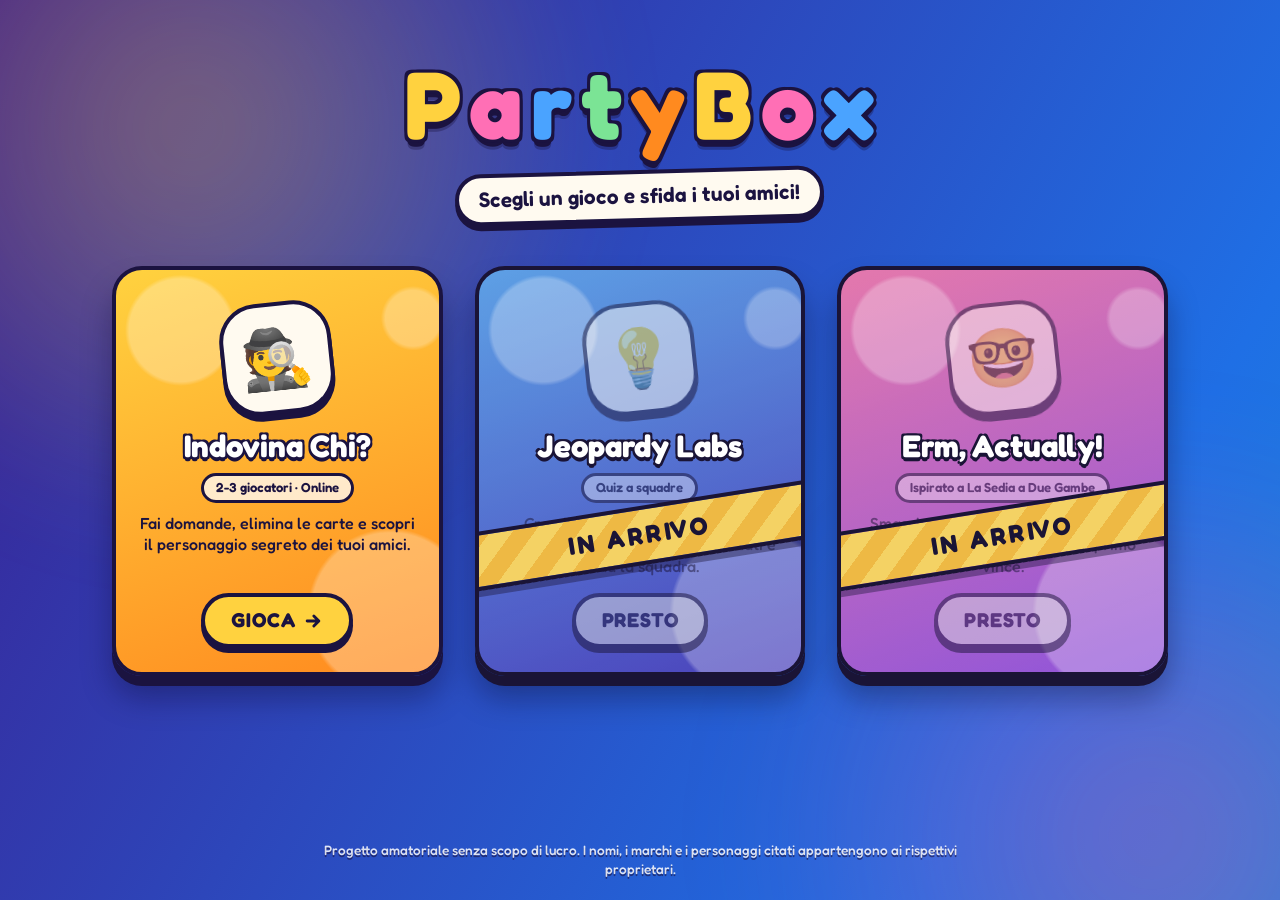
==== index.html @ 855c843d "party-box nasce qui e indovina-chi viene spostato in una cartella dedicata" ====
<!DOCTYPE html>
<html lang="it">
<head>
<meta charset="UTF-8">
<meta name="viewport" content="width=device-width, initial-scale=1, viewport-fit=cover">
<title>PartyBox - Minigiochi online da fare con gli amici</title>
<meta name="description" content="Una raccolta di minigiochi da browser da giocare con gli amici: Indovina Chi?, Jeopardy e molto altro in arrivo.">
<meta name="theme-color" content="#3b1d8f">
<link rel="preconnect" href="https://fonts.googleapis.com">
<link rel="preconnect" href="https://fonts.gstatic.com" crossorigin>
<link href="https://fonts.googleapis.com/css2?family=Fredoka:wght@400;500;600;700&display=swap" rel="stylesheet">
<style>
:root{
  --ink:#1b1340;
  --paper:#fffaf0;
  --gold:#ffd23f;
  --radius:30px;
  --border:4px solid var(--ink);
  --font:'Fredoka','Baloo 2','Comic Sans MS',system-ui,sans-serif;
}
*{box-sizing:border-box}
html{-webkit-text-size-adjust:100%}
html,body{margin:0;min-height:100%}
body{
  min-height:100vh;min-height:100dvh;
  font-family:var(--font);color:#fff;line-height:1.35;
  background:linear-gradient(120deg,#3b1d8f,#1f6fe5,#12b8c9,#ff4fa3,#7b3fe4,#3b1d8f);
  background-size:400% 400%;
  animation:sfondo 28s ease-in-out infinite;
  overflow-x:hidden;
  display:flex;flex-direction:column;
}
@keyframes sfondo{0%{background-position:0% 50%}50%{background-position:100% 50%}100%{background-position:0% 50%}}

#bg{position:fixed;inset:0;overflow:hidden;pointer-events:none;z-index:0}
#bg::before,#bg::after{
  content:"";position:absolute;width:70vmax;height:70vmax;border-radius:50%;filter:blur(60px);opacity:.35;
  animation:alone 22s ease-in-out infinite alternate;
}
#bg::before{background:radial-gradient(circle,#ffd23f,transparent 65%);top:-25vmax;left:-20vmax}
#bg::after{background:radial-gradient(circle,#ff4fa3,transparent 65%);bottom:-30vmax;right:-25vmax;animation-delay:-11s}
@keyframes alone{from{transform:translate(0,0) scale(1)}to{transform:translate(12vmax,8vmax) scale(1.2)}}
.forma{
  position:absolute;left:var(--x);top:110%;width:var(--s);height:var(--s);
  background:var(--c);opacity:var(--o);
  border:3px solid rgba(255,255,255,.55);
  animation:sale var(--d) linear var(--w) infinite;
  will-change:transform;
}
.forma.cerchio{border-radius:50%}
.forma.quadro{border-radius:22%}
.forma.stella{border:0;clip-path:polygon(50% 0,61% 35%,98% 35%,68% 57%,79% 91%,50% 70%,21% 91%,32% 57%,2% 35%,39% 35%)}
.forma.triangolo{border:0;clip-path:polygon(50% 6%,96% 92%,4% 92%)}
@keyframes sale{
  0%{transform:translate3d(0,0,0) rotate(0deg)}
  50%{transform:translate3d(var(--dx),-70vh,0) rotate(calc(var(--r) / 2))}
  100%{transform:translate3d(calc(var(--dx) * -.5),-130vh,0) rotate(var(--r))}
}

.pagina{position:relative;z-index:1;flex:1;width:100%;max-width:1120px;margin:0 auto;
  padding:max(28px,env(safe-area-inset-top)) clamp(16px,4vw,32px) 16px;display:flex;flex-direction:column;align-items:center}

header{text-align:center;margin:clamp(8px,3vw,28px) 0 clamp(22px,4vw,44px)}
.logo{display:flex;justify-content:center;flex-wrap:wrap;gap:.08em;margin:0;font-size:clamp(2.8rem,10vw,6rem);font-weight:700;line-height:1;letter-spacing:.01em;
  -webkit-text-stroke:0;paint-order:stroke fill}
.logo span{display:inline-block;color:var(--c);
  text-shadow:-3px -3px 0 var(--ink),3px -3px 0 var(--ink),-3px 3px 0 var(--ink),3px 3px 0 var(--ink),0 7px 0 var(--ink),0 10px 0 rgba(27,19,64,.35);
  animation:rimbalza 2.8s ease-in-out infinite;animation-delay:calc(var(--i) * .12s)}
.logo .spazio{width:.3em}
@keyframes rimbalza{0%,60%,100%{transform:translateY(0) rotate(0)}30%{transform:translateY(-.14em) rotate(-4deg)}45%{transform:translateY(0) rotate(3deg)}}
.sottotitolo{display:inline-block;margin:18px 0 0;padding:8px 20px;font-size:clamp(1rem,2.6vw,1.3rem);font-weight:600;color:var(--ink);
  background:var(--paper);border:var(--border);border-radius:999px;box-shadow:0 5px 0 var(--ink);transform:rotate(-1.5deg)}

.griglia{list-style:none;margin:0;padding:0;width:100%;display:grid;gap:clamp(18px,3vw,32px);
  grid-template-columns:repeat(auto-fill,minmax(min(100%,270px),1fr))}
.griglia li{display:flex;perspective:900px}

.card{
  --rx:0deg;--ry:0deg;
  position:relative;flex:1;display:flex;flex-direction:column;align-items:center;text-align:center;gap:10px;
  min-height:340px;padding:26px 22px 24px;color:var(--ink);text-decoration:none;
  background:linear-gradient(160deg,var(--a),var(--b));
  border:var(--border);border-radius:var(--radius);box-shadow:0 10px 0 var(--ink),0 22px 30px rgba(10,5,40,.35);
  overflow:hidden;isolation:isolate;
  transform:translateY(0) rotateX(var(--rx)) rotateY(var(--ry));
  transition:transform .28s cubic-bezier(.34,1.56,.64,1),box-shadow .28s ease,filter .3s;
  opacity:0;animation:entra .7s cubic-bezier(.34,1.56,.64,1) forwards;animation-delay:calc(var(--i) * .1s + .15s);
  -webkit-tap-highlight-color:transparent;
}
@keyframes entra{from{opacity:0;transform:translateY(46px) scale(.88) rotate(-3deg)}to{opacity:1;transform:translateY(0) scale(1) rotate(0)}}
.card::before{
  content:"";position:absolute;inset:0;z-index:-1;opacity:.28;
  background:radial-gradient(circle at 20% 15%,#fff 0 12%,transparent 13%),
             radial-gradient(circle at 85% 85%,#fff 0 18%,transparent 19%),
             radial-gradient(circle at 92% 12%,#fff 0 6%,transparent 7%);
}
.card::after{
  content:"";position:absolute;top:0;left:-70%;width:45%;height:100%;z-index:0;pointer-events:none;
  background:linear-gradient(100deg,transparent,rgba(255,255,255,.55),transparent);transform:skewX(-18deg);transition:none;
}
.card.attivo{cursor:pointer}
.card.attivo:hover,.card.attivo:focus-visible{
  transform:translateY(-12px) rotateX(var(--rx)) rotateY(var(--ry)) scale(1.03);
  box-shadow:0 18px 0 var(--ink),0 36px 40px rgba(10,5,40,.4);
}
.card.attivo:hover::after,.card.attivo:focus-visible::after{left:130%;transition:left .75s ease}
.card.attivo:active{transform:translateY(4px) scale(.98);box-shadow:0 4px 0 var(--ink),0 10px 14px rgba(10,5,40,.3);transition-duration:.08s}
.card:focus-visible{outline:5px solid #fff;outline-offset:5px}

.icona{
  flex:none;display:grid;place-items:center;width:112px;height:112px;margin-top:6px;font-size:3.6rem;line-height:1;
  background:var(--paper);border:var(--border);border-radius:34%;box-shadow:0 6px 0 var(--ink);transform:rotate(-6deg);
  transition:transform .35s cubic-bezier(.34,1.56,.64,1);
}
.icona span{display:block;animation:galleggia 3.4s ease-in-out infinite}
@keyframes galleggia{0%,100%{transform:translateY(0)}50%{transform:translateY(-5px)}}
.card.attivo:hover .icona,.card.attivo:focus-visible .icona{transform:rotate(7deg) scale(1.14)}
.card.attivo:hover .icona span,.card.attivo:focus-visible .icona span{animation:scuoti .6s ease-in-out}
@keyframes scuoti{0%,100%{transform:rotate(0)}20%{transform:rotate(-14deg)}45%{transform:rotate(12deg)}70%{transform:rotate(-7deg)}}

.card h2{margin:6px 0 0;font-size:clamp(1.55rem,4.4vw,1.95rem);line-height:1.05;font-weight:700;color:#fff;
  text-shadow:-2px -2px 0 var(--ink),2px -2px 0 var(--ink),-2px 2px 0 var(--ink),2px 2px 0 var(--ink),0 4px 0 var(--ink)}
.card p{margin:0;flex:1;font-size:1rem;font-weight:500;line-height:1.35}
.tag{display:inline-block;padding:3px 12px;font-size:.82rem;font-weight:600;background:rgba(255,255,255,.75);border:3px solid var(--ink);border-radius:999px}
.gioca{
  display:inline-flex;align-items:center;gap:8px;margin-top:6px;padding:10px 26px;font-size:1.25rem;font-weight:700;letter-spacing:.04em;
  color:var(--ink);background:var(--gold);border:var(--border);border-radius:999px;box-shadow:0 5px 0 var(--ink);
  transition:transform .2s cubic-bezier(.34,1.56,.64,1),background .2s;
}
.gioca svg{width:1em;height:1em;transition:transform .25s}
.card.attivo:hover .gioca,.card.attivo:focus-visible .gioca{transform:scale(1.1);background:#fff}
.card.attivo:hover .gioca svg,.card.attivo:focus-visible .gioca svg{transform:translateX(5px)}

.card.presto{cursor:not-allowed;filter:saturate(.75)}
.card.presto > *:not(.nastro):not(h2){opacity:.5;filter:blur(.6px)}
.card.presto p{opacity:.4}
.card.presto .gioca{background:#ddd}
.nastro{
  position:absolute;left:-12%;top:66%;width:124%;padding:9px 0;z-index:3;
  text-align:center;font-size:clamp(1.25rem,3.6vw,1.55rem);font-weight:700;letter-spacing:.14em;color:var(--ink);
  background:repeating-linear-gradient(135deg,var(--gold) 0 18px,#ffb81c 18px 36px);
  border-block:var(--border);box-shadow:0 6px 0 rgba(27,19,64,.4);
  transform:translateY(-50%) rotate(-9deg);transition:transform .35s cubic-bezier(.34,1.56,.64,1);
}
.card.presto:hover .nastro{transform:translateY(-50%) rotate(-6deg) scale(1.05);animation:pulsa 1s ease-in-out infinite}
@keyframes pulsa{50%{filter:brightness(1.12)}}

main{width:100%}
footer{position:relative;z-index:1;padding:26px 20px max(22px,env(safe-area-inset-bottom));text-align:center;font-size:.85rem;font-weight:500;
  color:rgba(255,255,255,.85);text-shadow:0 2px 0 rgba(27,19,64,.6)}
footer p{margin:0 auto;max-width:640px}

noscript .card{opacity:1;animation:none}

@media (max-width:520px){
  .card{min-height:0;padding:22px 18px 22px}
  .icona{width:92px;height:92px;font-size:2.9rem}
  .sottotitolo{padding:6px 16px}
}
@media (hover:none){
  .card.attivo:hover{transform:none;box-shadow:0 10px 0 var(--ink),0 22px 30px rgba(10,5,40,.35)}
  .card.attivo:hover .icona{transform:rotate(-6deg)}
}
@media (prefers-reduced-motion:reduce){
  *,*::before,*::after{animation-duration:.001ms !important;animation-iteration-count:1 !important;transition-duration:.001ms !important}
  .forma{display:none}
  .card{opacity:1}
}
</style>
</head>
<body>
<div id="bg" aria-hidden="true"></div>

<div class="pagina">
  <header>
    <h1 class="logo" id="logo" aria-label="PartyBox">PartyBox</h1>
    <p class="sottotitolo">Scegli un gioco e sfida i tuoi amici!</p>
  </header>

  <main>
    <ul class="griglia" id="griglia" role="list">
      <noscript>
        <li><a class="card attivo" style="--a:#ffd23f;--b:#ff8a1f;--i:0" href="indovina-chi/indovina-chi.html"><h2>Indovina Chi?</h2><span class="gioca">GIOCA</span></a></li>
      </noscript>
    </ul>
  </main>
</div>

<footer>
  <p>Progetto amatoriale senza scopo di lucro. I nomi, i marchi e i personaggi citati appartengono ai rispettivi proprietari.</p>
</footer>

<script>
(function(){
  'use strict';

  /* Per aggiungere un gioco basta una nuova voce in questa lista:
     url: percorso della pagina del gioco, oppure null per mostrare "IN ARRIVO". */
  var GIOCHI = [
    {
      titolo: 'Indovina Chi?',
      descrizione: 'Fai domande, elimina le carte e scopri il personaggio segreto dei tuoi amici.',
      tag: '2-3 giocatori · Online',
      icona: '🕵️',
      colori: ['#ffd23f', '#ff8a1f'],
      url: 'indovina-chi/indovina-chi.html'
    },
    {
      titolo: 'Jeopardy Labs',
      descrizione: 'Crea il tuo tabellone di quiz con categorie e punteggi personalizzati e sfida la squadra.',
      tag: 'Quiz a squadre',
      icona: '💡',
      colori: ['#4aa3ff', '#4b3fe0'],
      url: null
    },
    {
      titolo: 'Erm, Actually!',
      descrizione: 'Smaschera le affermazioni sbagliate sul tuo fandom: chi lo nota per primo vince.',
      tag: 'Ispirato a La Sedia a Due Gambe',
      icona: '🤓',
      colori: ['#ff6fb5', '#9b4dff'],
      url: null
    }
  ];

  var FRECCIA = '<svg viewBox="0 0 24 24" aria-hidden="true"><path d="M5 12h13M13 6l6 6-6 6" fill="none" stroke="currentColor" stroke-width="3.5" stroke-linecap="round" stroke-linejoin="round"/></svg>';

  function crea(tag, classe, testo){
    var e = document.createElement(tag);
    if(classe){ e.className = classe; }
    if(testo){ e.textContent = testo; }
    return e;
  }

  function creaCard(g, i){
    var attivo = !!g.url;
    var li = document.createElement('li');
    var card = document.createElement(attivo ? 'a' : 'div');
    card.className = 'card ' + (attivo ? 'attivo' : 'presto');
    card.style.setProperty('--a', g.colori[0]);
    card.style.setProperty('--b', g.colori[1]);
    card.style.setProperty('--i', i);
    if(attivo){
      card.href = g.url;
    } else {
      card.setAttribute('aria-disabled', 'true');
      card.setAttribute('aria-label', g.titolo + ', in arrivo');
    }

    var icona = crea('div', 'icona');
    icona.setAttribute('aria-hidden', 'true');
    icona.appendChild(crea('span', '', g.icona));
    card.appendChild(icona);
    card.appendChild(crea('h2', '', g.titolo));
    card.appendChild(crea('span', 'tag', g.tag));
    card.appendChild(crea('p', '', g.descrizione));

    var gioca = crea('span', 'gioca', attivo ? 'GIOCA ' : 'PRESTO');
    if(attivo){ gioca.insertAdjacentHTML('beforeend', FRECCIA); }
    card.appendChild(gioca);

    if(!attivo){
      var nastro = crea('div', 'nastro', 'IN ARRIVO');
      nastro.setAttribute('aria-hidden', 'true');
      card.appendChild(nastro);
    }

    if(attivo && window.matchMedia('(hover:hover) and (pointer:fine)').matches){
      card.addEventListener('pointermove', function(e){
        var r = card.getBoundingClientRect();
        var x = (e.clientX - r.left) / r.width - .5;
        var y = (e.clientY - r.top) / r.height - .5;
        card.style.setProperty('--ry', (x * 9).toFixed(2) + 'deg');
        card.style.setProperty('--rx', (-y * 9).toFixed(2) + 'deg');
      });
      card.addEventListener('pointerleave', function(){
        card.style.setProperty('--rx', '0deg');
        card.style.setProperty('--ry', '0deg');
      });
    }
    li.appendChild(card);
    return li;
  }

  var griglia = document.getElementById('griglia');
  griglia.textContent = '';
  GIOCHI.forEach(function(g, i){ griglia.appendChild(creaCard(g, i)); });

  var logo = document.getElementById('logo');
  var COLORI_LOGO = ['#ffd23f', '#ff6fb5', '#4aa3ff', '#7be495', '#ff8a1f'];
  var testoLogo = logo.textContent;
  logo.textContent = '';
  testoLogo.split('').forEach(function(c, i){
    var s = crea('span', c === ' ' ? 'spazio' : '', c === ' ' ? ' ' : c);
    s.setAttribute('aria-hidden', 'true');
    s.style.setProperty('--c', COLORI_LOGO[i % COLORI_LOGO.length]);
    s.style.setProperty('--i', i);
    logo.appendChild(s);
  });

  var bg = document.getElementById('bg');
  var TIPI = ['cerchio', 'quadro', 'stella', 'triangolo'];
  var PALETTE = ['#ffd23f', '#ff6fb5', '#4aa3ff', '#7be495', '#ffffff', '#ff8a1f'];
  var quante = window.innerWidth < 640 ? 10 : 18;
  function casuale(a, b){ return a + Math.random() * (b - a); }
  for(var k = 0; k < quante; k++){
    var f = crea('span', 'forma ' + TIPI[k % TIPI.length]);
    f.style.setProperty('--x', casuale(-2, 98).toFixed(1) + '%');
    f.style.setProperty('--s', casuale(22, 74).toFixed(0) + 'px');
    f.style.setProperty('--c', PALETTE[k % PALETTE.length]);
    f.style.setProperty('--o', casuale(.16, .38).toFixed(2));
    f.style.setProperty('--d', casuale(16, 34).toFixed(1) + 's');
    f.style.setProperty('--w', (-casuale(0, 30)).toFixed(1) + 's');
    f.style.setProperty('--dx', casuale(-90, 90).toFixed(0) + 'px');
    f.style.setProperty('--r', casuale(-360, 360).toFixed(0) + 'deg');
    bg.appendChild(f);
  }
})();
</script>
</body>
</html>
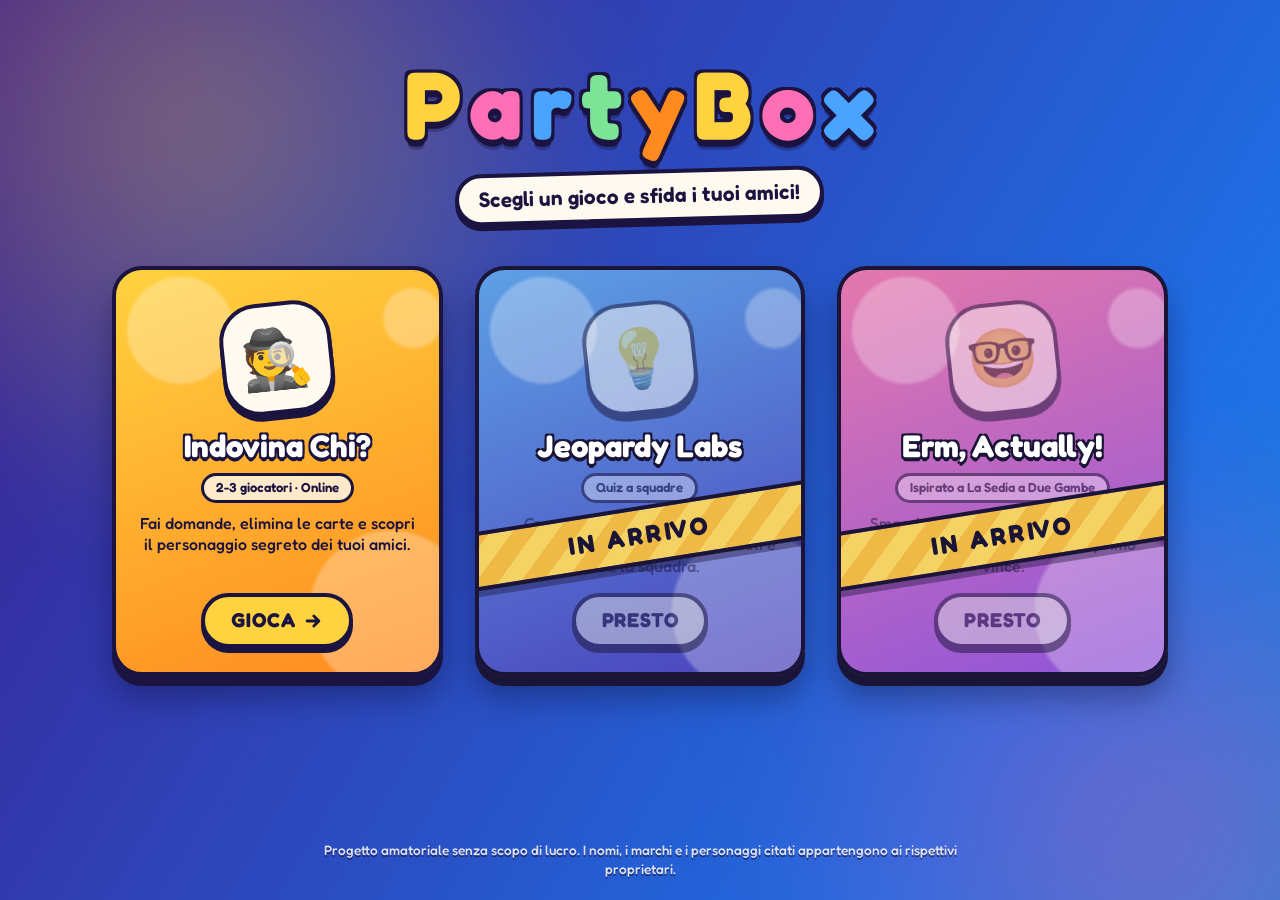
==== commit c36dba94: "migliorate le animazioni e aggiunta una freccia per tornare all'hub di PartyBox" ====
--- a/index.html
+++ b/index.html
@@ -84,7 +84,7 @@
   overflow:hidden;isolation:isolate;
   transform:translateY(0) rotateX(var(--rx)) rotateY(var(--ry));
   transition:transform .28s cubic-bezier(.34,1.56,.64,1),box-shadow .28s ease,filter .3s;
-  opacity:0;animation:entra .7s cubic-bezier(.34,1.56,.64,1) forwards;animation-delay:calc(var(--i) * .1s + .15s);
+  animation:entra .7s cubic-bezier(.34,1.56,.64,1) backwards;animation-delay:calc(var(--i) * .1s + .15s);
   -webkit-tap-highlight-color:transparent;
 }
 @keyframes entra{from{opacity:0;transform:translateY(46px) scale(.88) rotate(-3deg)}to{opacity:1;transform:translateY(0) scale(1) rotate(0)}}
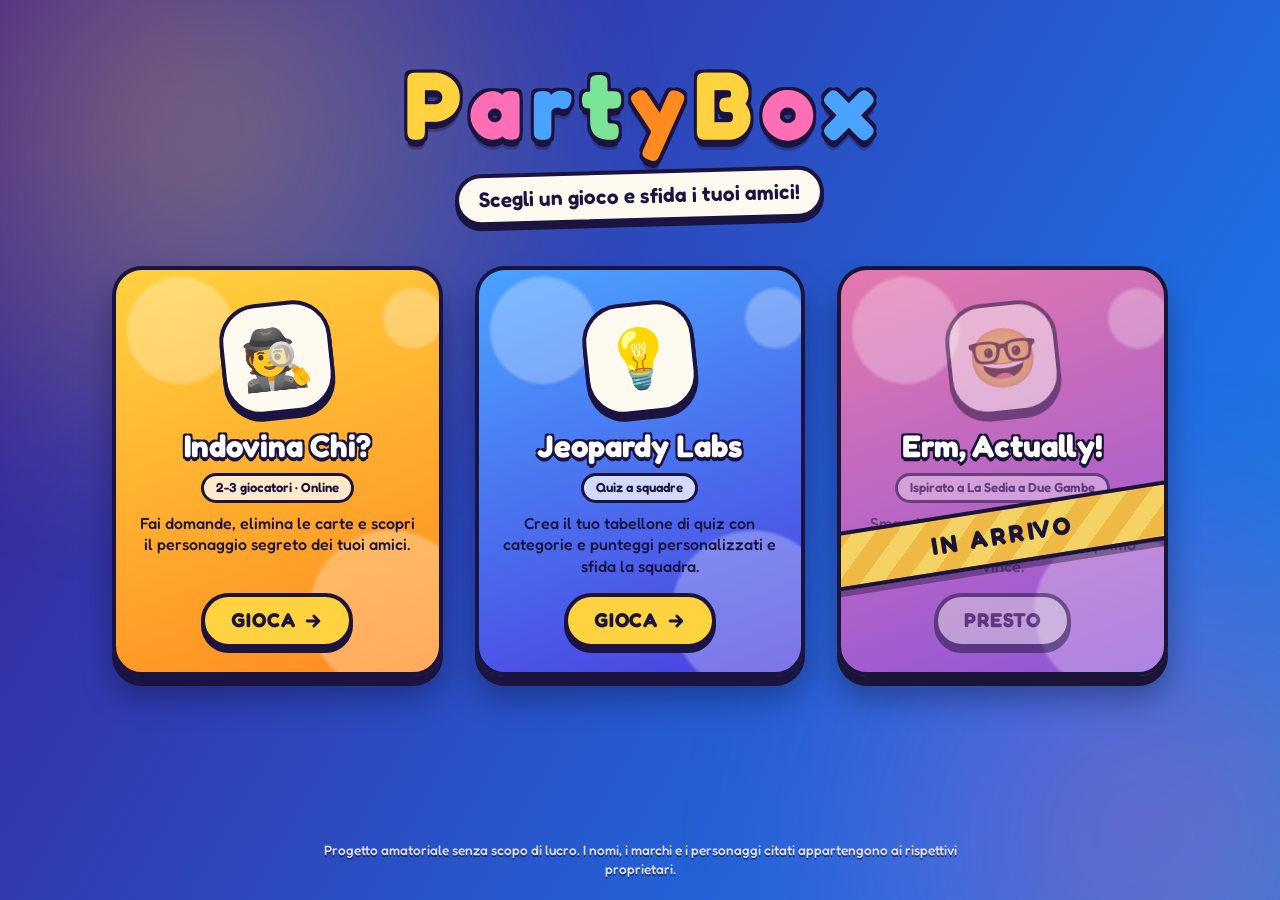
==== commit acfb6a4c: "spostato 'docs/' fuori, aggiunto nei file 'todo' le modifiche da fare in seguito e aggiunto prototip" ====
--- a/index.html
+++ b/index.html
@@ -211,7 +211,7 @@
       tag: 'Quiz a squadre',
       icona: '💡',
       colori: ['#4aa3ff', '#4b3fe0'],
-      url: null
+      url: 'jeopardy/jeopardy.html'
     },
     {
       titolo: 'Erm, Actually!',
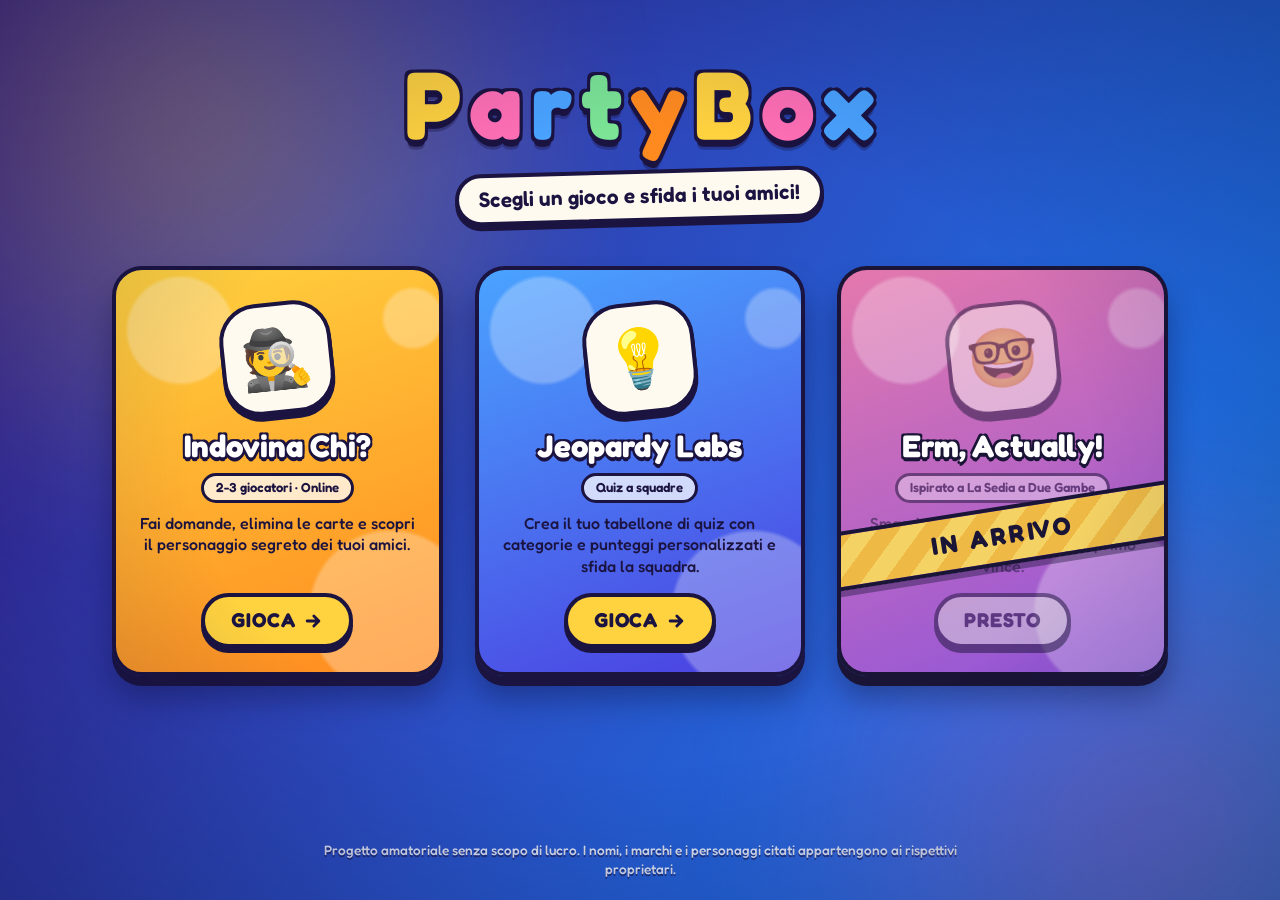
==== commit f90cbccd: "implementato il tabellone in jeopardy.html" ====
--- a/index.html
+++ b/index.html
@@ -9,6 +9,7 @@
 <link rel="preconnect" href="https://fonts.googleapis.com">
 <link rel="preconnect" href="https://fonts.gstatic.com" crossorigin>
 <link href="https://fonts.googleapis.com/css2?family=Fredoka:wght@400;500;600;700&display=swap" rel="stylesheet">
+<link rel="stylesheet" href="/stagioni/stagioni.css">
 <style>
 :root{
   --ink:#1b1340;
@@ -168,7 +169,7 @@
 }
 </style>
 </head>
-<body>
+<body data-seasonal-page="home">
 <div id="bg" aria-hidden="true"></div>
 
 <div class="pagina">
@@ -190,6 +191,7 @@
   <p>Progetto amatoriale senza scopo di lucro. I nomi, i marchi e i personaggi citati appartengono ai rispettivi proprietari.</p>
 </footer>
 
+<script src="/stagioni/stagioni.js" defer></script>
 <script>
 (function(){
   'use strict';
--- a/stagioni/stagioni.css
+++ b/stagioni/stagioni.css
@@ -0,0 +1,103 @@
+/* ==========================================================================
+  PartyBox - Effetti stagionali (solo decorazione, nessuna risorsa esterna)
+  Uso:  <link rel="stylesheet" href="/stagioni/stagioni.css">
+        <script src="/stagioni/stagioni.js" defer></script>
+        <body data-seasonal-page="home">
+  Tutto vive dentro #pbs-layer: pointer-events:none, solo transform/opacity.
+   w========================================================================== */
+
+#pbs-layer{
+  --pbs-dens:1;
+  position:fixed;inset:0;z-index:5;overflow:hidden;pointer-events:none;
+  contain:strict;user-select:none;-webkit-user-select:none;
+}
+#pbs-layer *{pointer-events:none !important;box-sizing:border-box}
+#pbs-layer[hidden]{display:none}
+
+/* ---- Tinta ai bordi (un velo leggero per ogni variante) ---- */
+.pbs-tinta{position:absolute;inset:0;opacity:0;animation:pbs-in 2.4s ease-out .2s forwards}
+@keyframes pbs-in{to{opacity:1}}
+
+/* ---- Particelle ---- */
+.pbs-p{position:absolute;left:var(--x);top:0;color:var(--c,#fff);font-size:var(--s,24px);line-height:1;opacity:0;
+  will-change:transform,opacity;font-family:"Segoe UI Emoji","Apple Color Emoji","Noto Color Emoji","Segoe UI Symbol",sans-serif}
+.pbs-p.cade{top:-10vh;animation:pbs-cade var(--d) linear var(--w) infinite}
+.pbs-p.sale{top:112vh;animation:pbs-sale var(--d) linear var(--w) infinite}
+.pbs-p.lampeggia{top:var(--y);animation:pbs-lampi var(--d) ease-in-out var(--w) infinite}
+@keyframes pbs-cade{
+  0%{opacity:0;transform:translate3d(0,0,0) rotate(0)}
+  8%{opacity:var(--o,.8)}
+  50%{transform:translate3d(var(--dx),60vh,0) rotate(calc(var(--r) / 2))}
+  92%{opacity:var(--o,.8)}
+  100%{opacity:0;transform:translate3d(calc(var(--dx) * -.6),125vh,0) rotate(var(--r))}}
+@keyframes pbs-sale{
+  0%{opacity:0;transform:translate3d(0,0,0) rotate(0) scale(.7)}
+  10%{opacity:var(--o,.8)}
+  50%{transform:translate3d(var(--dx),-62vh,0) rotate(calc(var(--r) / 2)) scale(1)}
+  90%{opacity:var(--o,.8)}
+  100%{opacity:0;transform:translate3d(calc(var(--dx) * -.6),-125vh,0) rotate(var(--r)) scale(1.1)}}
+@keyframes pbs-lampi{0%,100%{opacity:0;transform:scale(.4) rotate(0)}50%{opacity:var(--o,.9);transform:scale(1) rotate(var(--r))}}
+
+/* ---- Decorazioni fisse ---- */
+.pbs-deco{position:absolute}
+
+/* luci natalizie in alto */
+.pbs-luci{top:-6px;left:-2%;width:104%;height:46px;display:flex;justify-content:space-around;align-items:flex-start;
+  animation:pbs-cala .9s cubic-bezier(.34,1.56,.64,1) .4s backwards}
+.pbs-luci::before{content:"";position:absolute;left:0;right:0;top:-14px;height:34px;border-bottom:3px solid rgba(20,20,20,.7);border-radius:0 0 50% 50% / 0 0 100% 100%}
+.pbs-luci i{position:relative;display:block;width:12px;height:18px;margin-top:12px;background:var(--c);border-radius:50% 50% 55% 55%;
+  box-shadow:0 0 12px 4px var(--c);animation:pbs-luce 1.8s ease-in-out var(--w) infinite}
+.pbs-luci i:nth-child(odd){margin-top:20px}
+.pbs-luci i::before{content:"";position:absolute;left:3px;top:-6px;width:6px;height:7px;background:#2b2b2b;border-radius:2px}
+@keyframes pbs-luce{0%,100%{opacity:1;transform:scale(1)}50%{opacity:.35;transform:scale(.88)}}
+@keyframes pbs-cala{from{transform:translateY(-70px)}}
+
+/* ragnatela d'angolo */
+.pbs-web{top:0;width:min(34vw,230px);height:min(34vw,230px);opacity:.5;
+  background:
+    repeating-radial-gradient(circle at 0 0,transparent 0 22px,rgba(255,255,255,.55) 22px 23.5px),
+    repeating-conic-gradient(from 90deg at 0 0,rgba(255,255,255,.6) 0 1.2deg,transparent 1.2deg 18deg);
+  -webkit-mask:radial-gradient(circle at 0 0,#000 62%,transparent 71%);mask:radial-gradient(circle at 0 0,#000 62%,transparent 71%)}
+.pbs-web.sx{left:0}
+.pbs-web.dx{right:0;transform:scaleX(-1)}
+
+/* ragno che penzola */
+.pbs-ragno{top:0;left:var(--x);width:2px;height:var(--h);background:rgba(255,255,255,.55);transform-origin:top center;animation:pbs-penzola 5s ease-in-out var(--w) infinite}
+.pbs-ragno::after{content:"\1F577";position:absolute;left:50%;bottom:-18px;transform:translateX(-50%);font-size:26px;line-height:1}
+@keyframes pbs-penzola{0%,100%{transform:rotate(-5deg) scaleY(.8)}50%{transform:rotate(5deg) scaleY(1.12)}}
+
+/* nebbia */
+.pbs-nebbia{left:-30%;bottom:-18vh;width:160%;height:46vh;opacity:.5;filter:blur(40px);
+  background:radial-gradient(ellipse at 30% 60%,var(--c1) 0,transparent 60%),radial-gradient(ellipse at 75% 70%,var(--c2) 0,transparent 55%);
+  animation:pbs-nebbia 22s ease-in-out infinite alternate}
+@keyframes pbs-nebbia{from{transform:translateX(-6%)}to{transform:translateX(6%) scale(1.05)}}
+
+/* luna */
+.pbs-luna{top:11vh;right:9vw;width:min(15vw,96px);height:min(15vw,96px);border-radius:50%;background:transparent;
+  box-shadow:inset -18px -6px 0 0 #fff2c4,0 0 40px 6px rgba(255,242,196,.35);opacity:.55;animation:pbs-in 3s ease-out .3s backwards}
+
+/* ---- Tinte per variante ---- */
+.pbs-v-zucche .pbs-tinta{background:radial-gradient(ellipse at 50% 120%,rgba(255,120,20,.28),transparent 60%),radial-gradient(ellipse at 50% -20%,rgba(120,40,0,.25),transparent 55%)}
+.pbs-v-notte .pbs-tinta{background:radial-gradient(ellipse at 50% 50%,transparent 45%,rgba(60,20,110,.42) 100%)}
+.pbs-v-notte .pbs-tinta{animation:pbs-in 2.4s ease-out .2s forwards,pbs-tremola 7s ease-in-out 3s infinite}
+@keyframes pbs-tremola{0%,100%{opacity:1}46%{opacity:1}48%{opacity:.55}50%{opacity:1}53%{opacity:.7}55%{opacity:1}}
+.pbs-v-ragnatele .pbs-tinta{background:radial-gradient(ellipse at 50% 50%,transparent 50%,rgba(20,0,30,.42) 100%)}
+.pbs-v-neve .pbs-tinta{background:radial-gradient(ellipse at 50% 120%,rgba(200,230,255,.22),transparent 55%)}
+.pbs-v-luci .pbs-tinta{background:radial-gradient(ellipse at 50% -10%,rgba(255,200,90,.2),transparent 55%)}
+.pbs-v-stelle .pbs-tinta{background:radial-gradient(ellipse at 50% 50%,transparent 50%,rgba(10,20,70,.35) 100%)}
+.pbs-v-cuori .pbs-tinta{background:radial-gradient(ellipse at 50% 120%,rgba(255,80,130,.25),transparent 60%)}
+.pbs-v-petali .pbs-tinta{background:radial-gradient(ellipse at 50% -20%,rgba(255,170,190,.22),transparent 60%)}
+.pbs-v-scintille .pbs-tinta{background:radial-gradient(ellipse at 50% 50%,transparent 45%,rgba(120,10,60,.35) 100%)}
+
+/* ---- Pagine con meno effetti ---- */
+#pbs-layer.pbs-lite .pbs-deco{opacity:.4}
+#pbs-layer.pbs-lite .pbs-tinta{opacity:.5 !important;animation:none}
+
+/* ---- Accessibilita: niente movimento ---- */
+@media (prefers-reduced-motion:reduce){
+  #pbs-layer *,#pbs-layer *::before,#pbs-layer *::after{animation:none !important}
+  .pbs-p{display:none}
+  .pbs-tinta{opacity:1}
+  .pbs-ragno{display:none}
+}
+@media print{#pbs-layer{display:none}}
